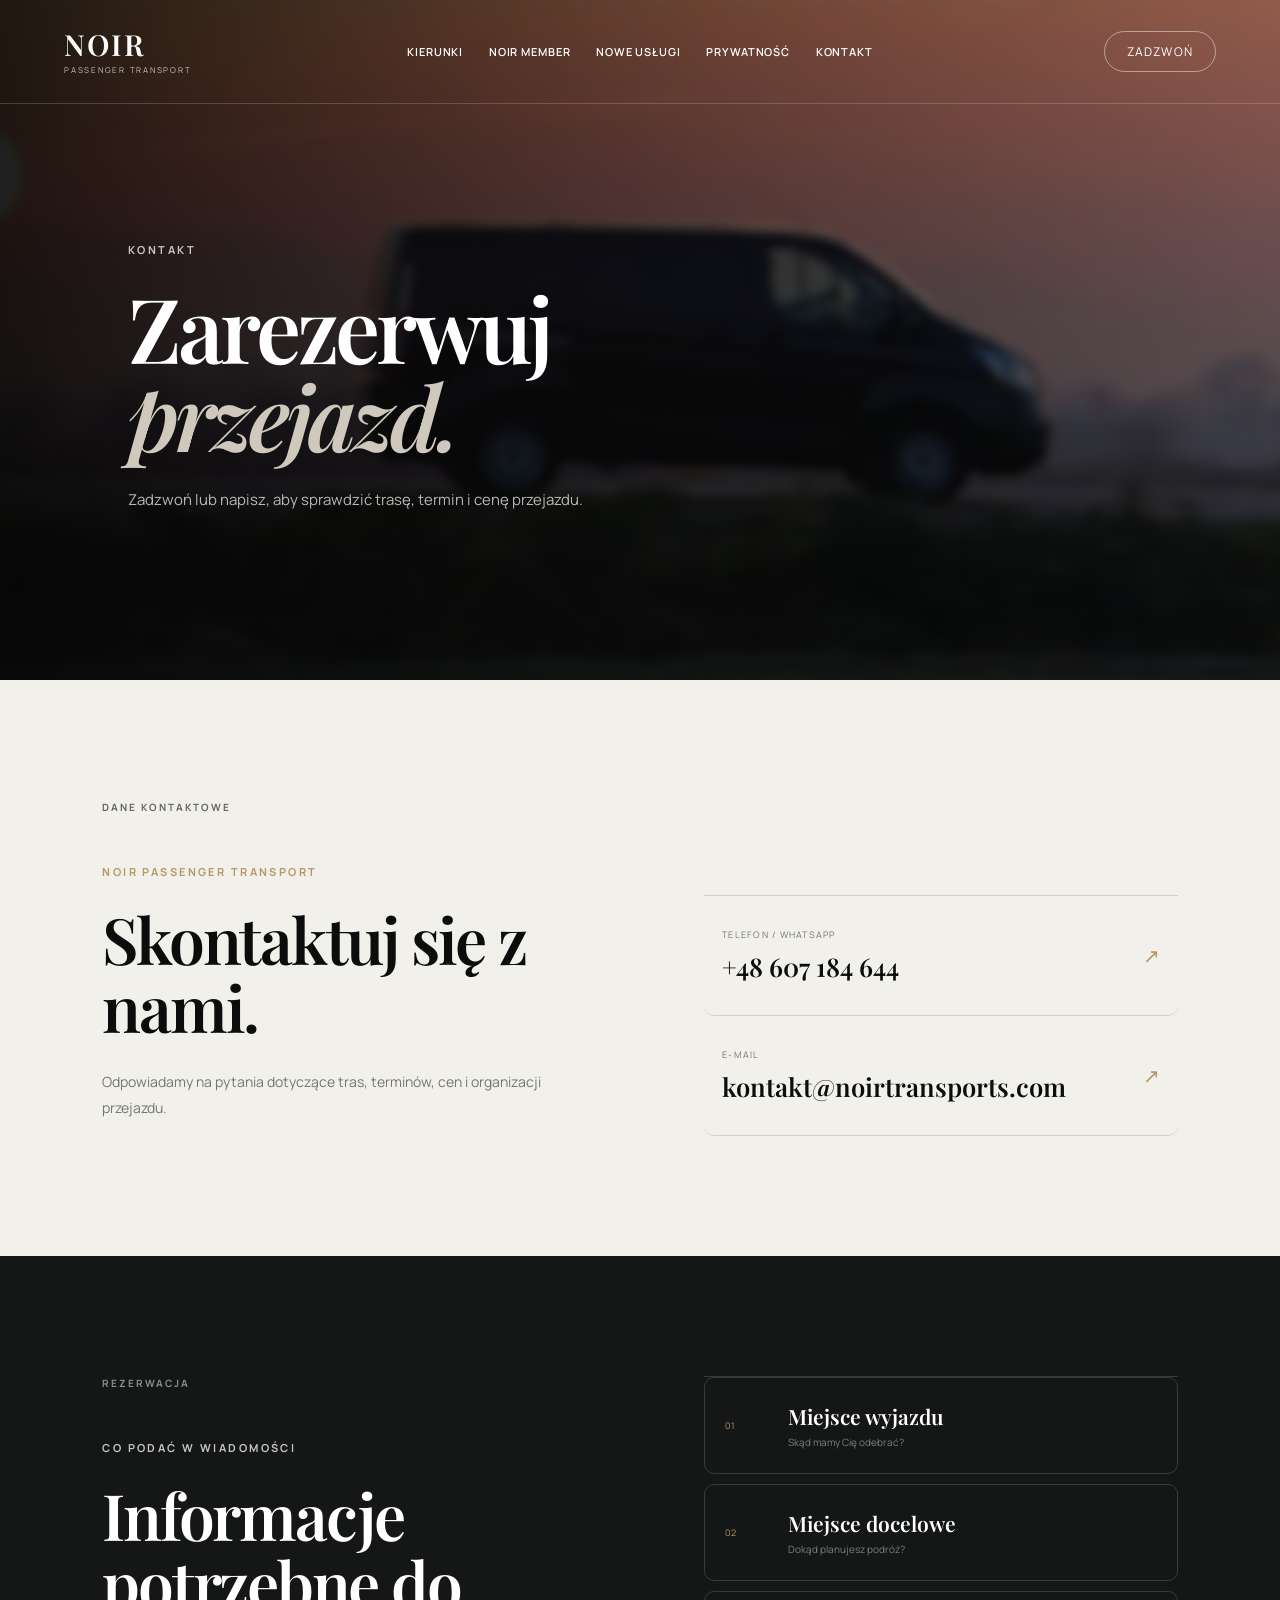
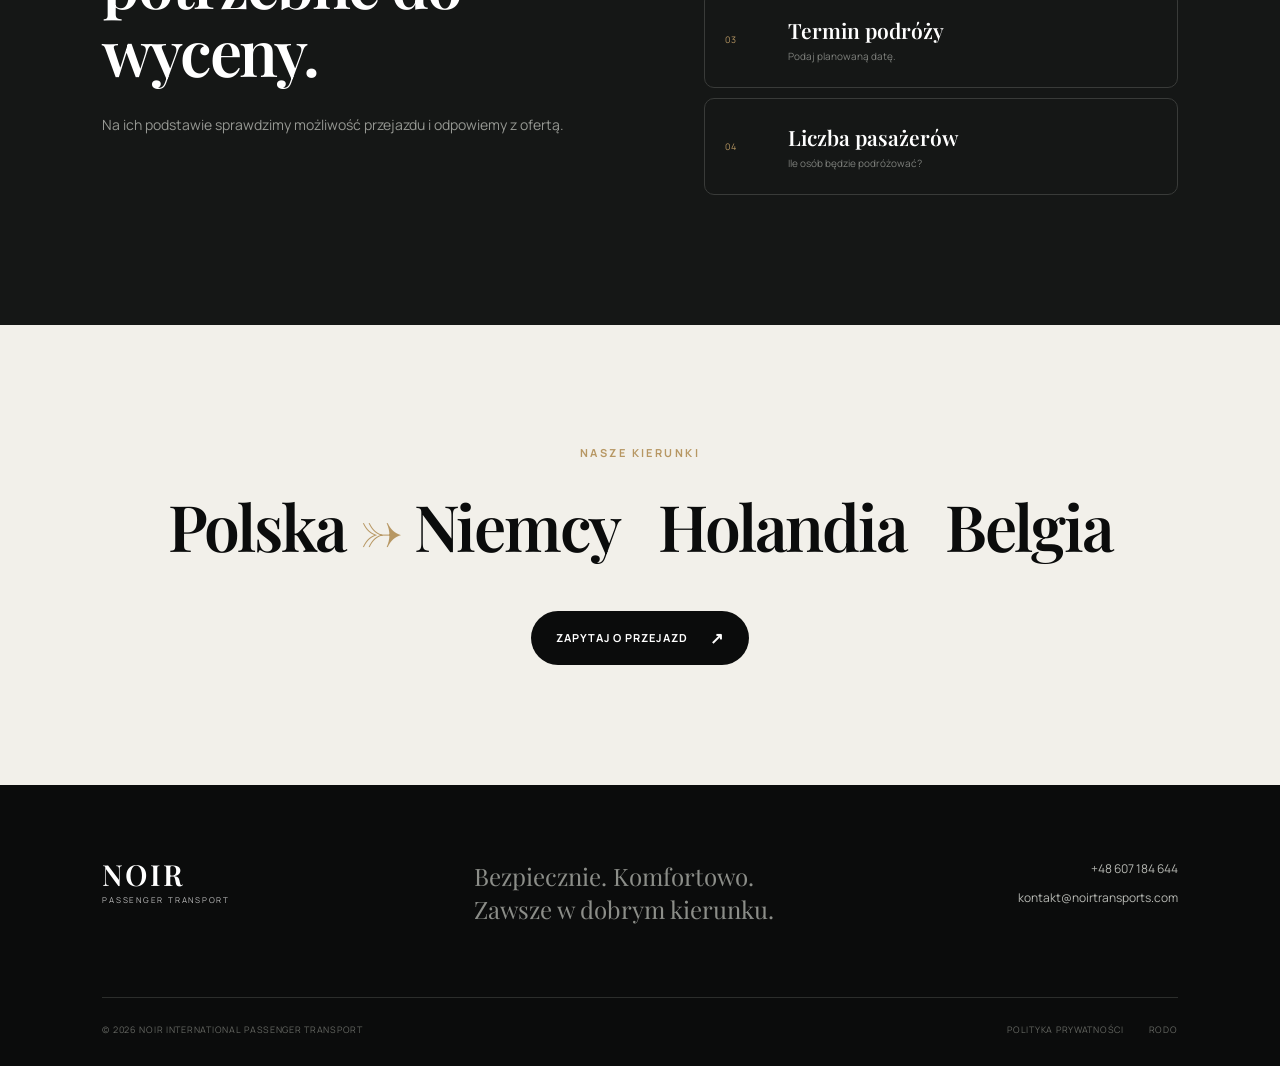
==== kontakt.html @ 22362ea9 "Dodanie plików" ====
<!doctype html>
<html lang="pl">
  <head>
    <meta charset="UTF-8" />
    <meta name="viewport" content="width=device-width, initial-scale=1.0" />
    <title>Kontakt — Noir Transports</title>
    <meta
      name="description"
      content="Skontaktuj się z NOIR i zarezerwuj międzynarodowy przejazd do Niemiec, Holandii lub Belgii."
    />
    <link rel="preconnect" href="https://fonts.googleapis.com" />
    <link rel="preconnect" href="https://fonts.gstatic.com" crossorigin />
    <link
      href="https://fonts.googleapis.com/css2?family=Manrope:wght@400;500;600;700&family=Playfair+Display:wght@600;700&display=swap"
      rel="stylesheet"
    />
    <link rel="stylesheet" href="index.css" />
    <link rel="stylesheet" href="kontakt.css" />
  </head>
  <body>
    <header class="site-header">
      <a class="brand" href="index.html" aria-label="NOIR — strona główna"
        ><span>NOIR</span><small>Passenger transport</small></a
      >
      <nav class="desktop-nav" aria-label="Główna nawigacja">
        <a href="index.html#kierunki">Kierunki</a>
        <a href="noir-member.html">NOIR Member</a>
        <a href="nowe-uslugi.html">Nowe usługi</a>
        <a href="polityka-prywatnosci.html">Prywatność</a>
        <a href="kontakt.html">Kontakt</a>
      </nav>
      <a class="header-cta" href="tel:+48607184644">Zadzwoń</a>
      <button
        class="menu-toggle"
        type="button"
        aria-label="Otwórz menu"
        aria-expanded="false"
        aria-controls="sidebar"
      >
        <span></span><span></span>
      </button>
    </header>

    <div class="menu-panel" id="sidebar" aria-hidden="true">
      <nav aria-label="Menu">
        <a href="index.html">Strona główna</a><a href="noir-member.html">Noir Member</a
        ><a href="kontakt.html">Kontakt</a><a href="nowe-uslugi.html">Nowe usługi</a
        ><a href="polityka-prywatnosci.html">Polityka prywatności</a>
      </nav>
      <div class="menu-footer">
        <a href="mailto:kontakt@noirtransports.com">kontakt@noirtransports.com</a
        ><a href="tel:+48607184644">+48 607 184 644</a>
      </div>
    </div>

    <main>
      <section class="contact-hero">
        <div class="contact-hero-bg"></div>
        <div class="contact-hero-content">
          <p class="eyebrow">Kontakt</p>
          <h1>Zarezerwuj<br /><em>przejazd.</em></h1>
          <p>Zadzwoń lub napisz, aby sprawdzić trasę, termin i cenę przejazdu.</p>
        </div>
      </section>

      <section class="contact-section section">
        <div class="section-label">Dane kontaktowe</div>
        <div class="contact-grid">
          <div class="contact-intro reveal">
            <p class="eyebrow dark">NOIR Passenger Transport</p>
            <h2>Skontaktuj się z nami.</h2>
            <p>Odpowiadamy na pytania dotyczące tras, terminów, cen i organizacji przejazdu.</p>
          </div>
          <div class="contact-methods reveal">
            <a class="contact-method" href="tel:+48607184644"
              ><div><small>Telefon / WhatsApp</small><strong>+48 607 184 644</strong></div>
              <span>↗</span></a
            >
            <a class="contact-method" href="mailto:kontakt@noirtransports.com"
              ><div><small>E-mail</small><strong>kontakt@noirtransports.com</strong></div>
              <span>↗</span></a
            >
          </div>
        </div>
      </section>

      <section class="booking-section section">
        <div class="booking-copy reveal">
          <div class="section-label light">Rezerwacja</div>
          <p class="eyebrow">Co podać w wiadomości</p>
          <h2>Informacje potrzebne do wyceny.</h2>
          <p>Na ich podstawie sprawdzimy możliwość przejazdu i odpowiemy z ofertą.</p>
        </div>
        <ol class="booking-steps reveal">
          <li>
            <span>01</span>
            <div><strong>Miejsce wyjazdu</strong><small>Skąd mamy Cię odebrać?</small></div>
          </li>
          <li>
            <span>02</span>
            <div><strong>Miejsce docelowe</strong><small>Dokąd planujesz podróż?</small></div>
          </li>
          <li>
            <span>03</span>
            <div><strong>Termin podróży</strong><small>Podaj planowaną datę.</small></div>
          </li>
          <li>
            <span>04</span>
            <div><strong>Liczba pasażerów</strong><small>Ile osób będzie podróżować?</small></div>
          </li>
        </ol>
      </section>

      <section class="contact-routes section">
        <p class="eyebrow dark">Nasze kierunki</p>
        <h2>Polska <span>→</span> Niemcy&nbsp;&nbsp; Holandia&nbsp;&nbsp; Belgia</h2>
        <a
          class="button button-dark"
          href="mailto:kontakt@noirtransports.com?subject=Zapytanie%20o%20przejazd"
          >Zapytaj o przejazd <span>↗</span></a
        >
      </section>
    </main>

    <footer class="footer">
      <div class="footer-top">
        <a class="brand footer-brand" href="index.html"
          ><span>NOIR</span><small>Passenger transport</small></a
        >
        <p>Bezpiecznie. Komfortowo.<br />Zawsze w dobrym kierunku.</p>
        <div class="footer-contact">
          <a href="tel:+48607184644">+48 607 184 644</a
          ><a href="mailto:kontakt@noirtransports.com">kontakt@noirtransports.com</a>
        </div>
      </div>
      <div class="footer-bottom">
        <span>© 2026 NOIR International Passenger Transport</span>
        <div>
          <a href="polityka-prywatnosci.html">Polityka prywatności</a><a href="rodo.html">RODO</a>
        </div>
      </div>
    </footer>

    <script>
      const toggle = document.querySelector(".menu-toggle");
      const panel = document.querySelector(".menu-panel");
      const setMenu = (open) => {
        document.body.classList.toggle("menu-open", open);
        toggle.setAttribute("aria-expanded", open);
        toggle.setAttribute("aria-label", open ? "Zamknij menu" : "Otwórz menu");
        panel.setAttribute("aria-hidden", !open);
      };
      toggle.addEventListener("click", () =>
        setMenu(!document.body.classList.contains("menu-open")),
      );
      panel
        .querySelectorAll("a")
        .forEach((link) => link.addEventListener("click", () => setMenu(false)));
      document.addEventListener("keydown", (event) => {
        if (event.key === "Escape") setMenu(false);
      });
    </script>
  </body>
</html>
---- index.css ----
@import url("https://fonts.googleapis.com/css2?family=Manrope:wght@400;500;600;700&family=Playfair+Display:ital,wght@0,600;1,600&display=swap");

:root {
  --ink: #0b0c0c;
  --ink-soft: #151716;
  --paper: #f2f0ea;
  --white: #fff;
  --muted: #747670;
  --line: rgba(11, 12, 12, 0.14);
  --gold: #b79763;
  --radius-sm: 10px;
  --radius-md: 18px;
  --radius-lg: 28px;
}

* {
  box-sizing: border-box;
}

html {
  scroll-behavior: smooth;
}

body {
  margin: 0;
  background: var(--paper);
  color: var(--ink);
  font-family: "Manrope", sans-serif;
}

body.menu-open {
  overflow: hidden;
}

a {
  color: inherit;
  text-decoration: none;
}

img {
  display: block;
  max-width: 100%;
}

button {
  font: inherit;
}

.site-header {
  position: absolute;
  inset: 0 0 auto;
  z-index: 20;
  height: 104px;
  padding: 0 clamp(24px, 5vw, 80px);
  display: grid;
  grid-template-columns: 1fr auto 1fr;
  align-items: center;
  color: #fff;
  border-bottom: 1px solid rgba(255, 255, 255, 0.18);
}

.brand {
  width: max-content;
  display: flex;
  flex-direction: column;
  line-height: 1;
  letter-spacing: 0.13em;
}

.brand span {
  font-family: "Playfair Display", serif;
  font-size: 29px;
  font-weight: 600;
}

.brand small {
  margin-top: 7px;
  font-size: 8px;
  text-transform: uppercase;
  letter-spacing: 0.22em;
  opacity: 0.72;
}

.desktop-nav {
  display: flex;
  gap: clamp(16px, 2vw, 30px);
  font-size: 11px;
  font-weight: 600;
  letter-spacing: 0.08em;
  text-transform: uppercase;
}

.desktop-nav a {
  position: relative;
  padding: 10px 0;
}

.desktop-nav a::after {
  content: "";
  position: absolute;
  left: 0;
  right: 100%;
  bottom: 4px;
  height: 1px;
  background: #fff;
  transition: right 0.25s;
}

.desktop-nav a:hover::after {
  right: 0;
}

.header-cta {
  justify-self: end;
  padding: 11px 22px;
  border: 1px solid rgba(255, 255, 255, 0.45);
  border-radius: 999px;
  font-size: 12px;
  text-transform: uppercase;
  letter-spacing: 0.1em;
  transition: 0.2s;
}

.header-cta:hover {
  color: var(--ink);
  background: #fff;
}

.menu-toggle {
  display: none;
  position: relative;
  z-index: 30;
  justify-self: end;
  width: 48px;
  height: 48px;
  border: 1px solid rgba(255, 255, 255, 0.35);
  border-radius: 50%;
  background: transparent;
  cursor: pointer;
}

.menu-toggle span {
  position: absolute;
  left: 13px;
  width: 20px;
  height: 1px;
  background: #fff;
  transition: 0.3s;
}

.menu-toggle span:first-child {
  top: 19px;
}

.menu-toggle span:last-child {
  top: 27px;
}

.menu-open .menu-toggle span:first-child {
  top: 23px;
  transform: rotate(45deg);
}

.menu-open .menu-toggle span:last-child {
  top: 23px;
  transform: rotate(-45deg);
}

.menu-panel {
  position: fixed;
  z-index: 15;
  inset: 0;
  padding: 130px clamp(28px, 8vw, 110px) 45px;
  display: flex;
  flex-direction: column;
  justify-content: space-between;
  background: #0c0d0d;
  color: white;
  opacity: 0;
  visibility: hidden;
  transform: translateY(-18px);
  transition: 0.35s ease;
}

.menu-open .menu-panel {
  opacity: 1;
  visibility: visible;
  transform: none;
}

.menu-panel nav {
  display: flex;
  flex-direction: column;
  align-items: flex-start;
}

.menu-panel nav a {
  font-family: "Playfair Display", serif;
  font-size: clamp(28px, 5vh, 54px);
  line-height: 1.45;
  color: #aaa;
  transition:
    color 0.2s,
    transform 0.2s;
}

.menu-panel nav a:hover {
  color: #fff;
  transform: translateX(8px);
}

.menu-footer {
  padding-top: 25px;
  border-top: 1px solid #303030;
  display: flex;
  flex-wrap: wrap;
  gap: 16px 40px;
  font-size: 12px;
  color: #aaa;
}

.hero {
  position: relative;
  min-height: 800px;
  height: 100svh;
  display: flex;
  align-items: center;
  overflow: hidden;
  color: #fff;
  background: #171817 url("./images/1.png") center/cover no-repeat;
}

.hero::before {
  content: "";
  position: absolute;
  inset: 0;
  background-image: inherit;
  background-position: center;
  background-size: cover;
}

.hero-overlay {
  position: absolute;
  inset: 0;
  background:
    linear-gradient(
      90deg,
      rgba(4, 5, 5, 0.86) 0%,
      rgba(4, 5, 5, 0.56) 48%,
      rgba(4, 5, 5, 0.2) 100%
    ),
    linear-gradient(0deg, rgba(4, 5, 5, 0.5), transparent 55%);
}

.hero-content {
  position: relative;
  z-index: 1;
  width: min(840px, 90%);
  margin-left: clamp(24px, 10vw, 170px);
  padding-top: 60px;
}

.eyebrow {
  margin: 0 0 26px;
  color: rgba(255, 255, 255, 0.75);
  font-size: 11px;
  font-weight: 700;
  letter-spacing: 0.22em;
  text-transform: uppercase;
}

.eyebrow.dark {
  color: var(--gold);
}

.hero h1,
h2,
blockquote {
  font-family: "Playfair Display", serif;
}

.hero h1 {
  margin: 0;
  max-width: 820px;
  font-size: clamp(46px, 5.8vw, 88px);
  line-height: 1.02;
  letter-spacing: -0.04em;
  font-weight: 600;
}

.hero h1 em {
  color: #cfc9bd;
  font-weight: 600;
}

.hero-copy {
  max-width: 590px;
  margin: 30px 0 38px;
  color: rgba(255, 255, 255, 0.74);
  font-size: 16px;
  line-height: 1.8;
}

.hero-actions {
  display: flex;
  flex-wrap: wrap;
  gap: 12px;
}

.hero-actions.centered {
  justify-content: center;
}

.button {
  min-height: 54px;
  padding: 0 24px;
  display: inline-flex;
  justify-content: center;
  align-items: center;
  gap: 22px;
  border: 1px solid transparent;
  border-radius: 999px;
  font-size: 11px;
  font-weight: 700;
  letter-spacing: 0.09em;
  text-transform: uppercase;
  transition: 0.25s;
}

.button span {
  font-size: 16px;
}

.button-primary {
  background: #fff;
  color: var(--ink);
}

.button-primary:hover {
  background: var(--gold);
  color: #fff;
}

.button-ghost {
  border-color: rgba(255, 255, 255, 0.4);
}

.button-ghost:hover {
  border-color: #fff;
  background: rgba(255, 255, 255, 0.08);
}

.button-dark {
  background: var(--ink);
  color: #fff;
}

.button-dark:hover {
  background: var(--gold);
}

.button-outline {
  border-color: var(--line);
}

.button-outline:hover {
  border-color: var(--ink);
}

.section {
  padding: 120px clamp(24px, 8vw, 140px);
}

.section-label {
  display: flex;
  gap: 14px;
  align-items: center;
  margin-bottom: 50px;
  color: #656760;
  font-size: 10px;
  font-weight: 700;
  letter-spacing: 0.2em;
  text-transform: uppercase;
}

.section-label.light {
  color: #8c8e89;
}

.intro-grid {
  display: grid;
  grid-template-columns: minmax(320px, 0.9fr) 1fr;
  gap: clamp(60px, 10vw, 160px);
  align-items: center;
}

.intro-image {
  position: relative;
  overflow: hidden;
  border-radius: var(--radius-lg);
  background: #ddd9cf;
}

.intro-image img {
  width: 100%;
  aspect-ratio: 1/1.04;
  object-fit: cover;
  filter: saturate(0.75) contrast(1.04);
}

.intro-content h2,
.routes h2,
.contact-cta h2 {
  margin: 0 0 30px;
  font-size: clamp(42px, 5vw, 72px);
  line-height: 1.06;
  letter-spacing: -0.035em;
  font-weight: 600;
}

.intro-content > p:not(.eyebrow),
.routes-copy > p:not(.eyebrow),
.contact-cta > p:not(.eyebrow) {
  max-width: 600px;
  color: var(--muted);
  font-size: 15px;
  line-height: 1.9;
}

.text-link {
  display: inline-flex;
  gap: 35px;
  margin-top: 24px;
  padding-bottom: 8px;
  border-bottom: 1px solid var(--ink);
  font-size: 11px;
  font-weight: 700;
  letter-spacing: 0.08em;
  text-transform: uppercase;
}

.text-link span {
  transition: transform 0.2s;
}

.text-link:hover span {
  transform: translateX(5px);
}

.benefits {
  background: var(--ink-soft);
  color: #fff;
}

.section-heading {
  display: grid;
  grid-template-columns: 0.7fr 1.3fr 0.8fr;
  gap: 50px;
  align-items: end;
  margin-bottom: 70px;
}

.section-heading .section-label {
  align-self: start;
}

.section-heading h2 {
  margin: 0;
  font-size: clamp(38px, 4.5vw, 66px);
  line-height: 1.06;
  font-weight: 600;
  letter-spacing: -0.035em;
}

.section-heading > p {
  margin: 0;
  color: #8f918d;
  font-size: 13px;
  line-height: 1.8;
}

.benefit-grid {
  display: grid;
  grid-template-columns: repeat(4, 1fr);
  gap: 12px;
}

.benefit-card {
  min-height: 240px;
  padding: 45px 28px;
  border: 1px solid #393b39;
  border-radius: var(--radius-md);
}

.benefit-card h3 {
  margin: 0 0 18px;
  font-family: "Playfair Display", serif;
  font-size: 23px;
  font-weight: 600;
}

.benefit-card p {
  margin: 0;
  color: #92948f;
  font-size: 12px;
  line-height: 1.8;
}

.routes {
  display: grid;
  grid-template-columns: 1fr 1fr;
  gap: clamp(60px, 10vw, 160px);
  align-items: end;
}

.routes-copy .button {
  margin-top: 30px;
}

.routes-list {
  border-top: 1px solid var(--line);
}

.route {
  display: grid;
  grid-template-columns: 1fr auto;
  align-items: center;
  gap: 25px;
  padding: 28px 5px;
  border-bottom: 1px solid var(--line);
}

.route div {
  display: flex;
  flex-direction: column;
}

.route small {
  margin-bottom: 5px;
  color: var(--muted);
  font-size: 8px;
  letter-spacing: 0.16em;
  text-transform: uppercase;
}

.route strong {
  font-family: "Playfair Display", serif;
  font-size: 29px;
}

.arrow {
  font-size: 20px;
  color: var(--gold);
}

.manifesto {
  position: relative;
  min-height: 620px;
  margin: 0 clamp(12px, 2vw, 28px);
  display: grid;
  place-items: center;
  overflow: hidden;
  border-radius: var(--radius-lg);
  text-align: center;
  color: #fff;
  background: #171918;
}

.manifesto-bg {
  position: absolute;
  inset: 0;
  background:
    linear-gradient(rgba(7, 8, 8, 0.72), rgba(7, 8, 8, 0.82)),
    url("./images/3.jpg") center/cover;
  filter: grayscale(0.35);
}

.manifesto-content {
  position: relative;
  padding: 80px 24px;
}

.manifesto blockquote {
  margin: 0 0 30px;
  font-size: clamp(42px, 5.7vw, 82px);
  line-height: 1.08;
  letter-spacing: -0.035em;
}

.manifesto-content > p:last-child {
  max-width: 560px;
  margin: auto;
  color: rgba(255, 255, 255, 0.68);
  font-size: 14px;
  line-height: 1.8;
}

.contact-cta {
  text-align: center;
}

.contact-cta > p:not(.eyebrow) {
  margin: 0 auto 35px;
}

.contact-cta .eyebrow {
  margin-bottom: 20px;
}

.footer {
  padding: 75px clamp(24px, 8vw, 140px) 30px;
  background: #0b0c0c;
  color: #fff;
}

.footer-top {
  display: grid;
  grid-template-columns: 1fr 1fr 1fr;
  gap: 40px;
  align-items: start;
  padding-bottom: 70px;
}

.footer-top > p {
  margin: 0;
  color: #8c8e89;
  font-family: "Playfair Display", serif;
  font-size: 24px;
  line-height: 1.4;
}

.footer-contact {
  justify-self: end;
  display: flex;
  flex-direction: column;
  gap: 12px;
  text-align: right;
  font-size: 12px;
  color: #b6b8b3;
}

.footer-contact a:hover {
  color: #fff;
}

.footer-bottom {
  padding-top: 25px;
  border-top: 1px solid #2c2e2c;
  display: flex;
  justify-content: space-between;
  gap: 20px;
  color: #656762;
  font-size: 9px;
  letter-spacing: 0.08em;
  text-transform: uppercase;
}

.footer-bottom div {
  display: flex;
  gap: 25px;
}

@media (max-width: 1180px) {
  .site-header {
    grid-template-columns: 1fr auto;
  }

  .desktop-nav,
  .header-cta {
    display: none;
  }

  .menu-toggle {
    display: block;
  }

  .hero-content {
    margin-left: clamp(24px, 7vw, 70px);
  }

  .section-heading {
    grid-template-columns: 1fr 1.4fr;
  }

  .section-heading > p {
    grid-column: 2;
  }

  .benefit-grid {
    grid-template-columns: 1fr 1fr;
  }

  .routes {
    gap: 70px;
  }

  .footer-top {
    grid-template-columns: 1fr 1fr;
  }

  .footer-top > p {
    display: none;
  }
}

@media (max-width: 680px) {
  .site-header {
    height: 80px;
    padding: 0 20px;
  }

  .brand span {
    font-size: 25px;
  }

  .hero {
    min-height: 700px;
  }

  .hero-content {
    margin: 0;
    width: 100%;
    padding: 80px 22px 100px;
  }

  .hero h1 {
    font-size: clamp(35px, 10vw, 56px);
    line-height: 1.05;
  }

  .hero-copy {
    font-size: 14px;
  }

  .hero-actions .button {
    width: 100%;
  }

  .hero-stat {
    left: 25px;
    right: auto;
    bottom: 28px;
  }

  .section {
    padding: 85px 22px;
  }

  .section-label {
    margin-bottom: 35px;
  }

  .intro-grid,
  .routes {
    grid-template-columns: 1fr;
    gap: 65px;
  }

  .intro-grid {
    display: flex;
    flex-direction: column;
  }

  .intro-image {
    width: calc(100% - 24px);
    align-self: flex-start;
  }

  .intro-content h2,
  .routes h2,
  .contact-cta h2 {
    font-size: 42px;
  }

  .section-heading {
    display: block;
  }

  .section-heading h2 {
    margin-bottom: 20px;
  }

  .benefit-grid {
    grid-template-columns: 1fr;
  }

  .benefit-card {
    min-height: 220px;
  }

  .manifesto {
    min-height: 530px;
  }

  .manifesto blockquote {
    font-size: 43px;
  }

  .footer {
    padding: 60px 22px 25px;
  }

  .footer-top {
    grid-template-columns: 1fr;
    padding-bottom: 50px;
  }

  .footer-contact {
    justify-self: start;
    text-align: left;
  }

  .footer-bottom {
    flex-direction: column;
    line-height: 1.7;
  }

  .footer-bottom div {
    flex-wrap: wrap;
  }

  .menu-panel {
    padding: 110px 25px 35px;
  }
}

@media (prefers-reduced-motion: reduce) {
  html {
    scroll-behavior: auto;
  }

  *,
  *::before,
  *::after {
    animation: none !important;
    transition-duration: 0.01ms !important;
  }

  .reveal {
    opacity: 1;
    transform: none;
  }
}
---- kontakt.css ----
.contact-hero {
  position: relative;
  min-height: 680px;
  display: flex;
  align-items: center;
  overflow: hidden;
  color: #fff;
  background: #111;
}

.contact-hero-bg {
  position: absolute;
  inset: 0;
  background:
    linear-gradient(90deg, rgba(5, 6, 6, 0.9) 0%, rgba(5, 6, 6, 0.55) 60%, rgba(5, 6, 6, 0.35)),
    url("./images/k1.png") center/cover no-repeat;
  transform: scale(1.02);
}

.contact-hero-content {
  position: relative;
  z-index: 1;
  width: min(760px, 90%);
  margin-left: clamp(24px, 10vw, 170px);
  padding-top: 90px;
}

.contact-hero h1 {
  margin: 0 0 28px;
  font-family: "Playfair Display", serif;
  font-size: clamp(52px, 7vw, 100px);
  line-height: 0.98;
  letter-spacing: -0.045em;
  font-weight: 600;
}

.contact-hero h1 em {
  color: #cfc9bd;
  font-weight: 600;
}

.contact-hero-content > p:last-child {
  max-width: 540px;
  color: rgba(255, 255, 255, 0.7);
  font-size: 15px;
  line-height: 1.8;
}

.contact-grid {
  display: grid;
  grid-template-columns: 1fr 1fr;
  gap: clamp(60px, 10vw, 160px);
  align-items: end;
}

.contact-intro h2,
.booking-copy h2,
.contact-routes h2 {
  margin: 0 0 28px;
  font-family: "Playfair Display", serif;
  font-size: clamp(42px, 5vw, 70px);
  line-height: 1.06;
  letter-spacing: -0.035em;
  font-weight: 600;
}

.contact-intro > p:last-child,
.booking-copy > p:last-child {
  color: var(--muted);
  font-size: 14px;
  line-height: 1.9;
}

.contact-methods {
  border-top: 1px solid var(--line);
}

.contact-method {
  padding: 32px 18px;
  border-bottom: 1px solid var(--line);
  border-radius: var(--radius-sm);
  display: flex;
  justify-content: space-between;
  align-items: center;
  gap: 20px;
  transition:
    padding 0.25s,
    background 0.25s;
}

.contact-method:hover {
  padding-left: 24px;
  padding-right: 24px;
  background: rgba(183, 151, 99, 0.07);
}

.contact-method div {
  display: flex;
  flex-direction: column;
  gap: 8px;
}

.contact-method small {
  color: var(--muted);
  font-size: 9px;
  text-transform: uppercase;
  letter-spacing: 0.14em;
}

.contact-method strong {
  font-family: "Playfair Display", serif;
  font-size: clamp(18px, 2vw, 27px);
  font-weight: 600;
  overflow-wrap: anywhere;
}

.contact-method > span {
  color: var(--gold);
  font-size: 20px;
}

.booking-section {
  display: grid;
  grid-template-columns: 1fr 1fr;
  gap: clamp(60px, 10vw, 160px);
  background: var(--ink-soft);
  color: #fff;
}

.booking-copy > p:last-child {
  color: #969893;
  max-width: 520px;
}

.booking-steps {
  list-style: none;
  margin: 0;
  padding: 0;
  border-top: 1px solid #393b39;
}

.booking-steps li {
  margin-bottom: 10px;
  padding: 24px 20px;
  border: 1px solid #393b39;
  border-radius: var(--radius-sm);
  display: grid;
  grid-template-columns: 48px 1fr;
  align-items: center;
  gap: 15px;
}

.booking-steps li > span {
  color: var(--gold);
  font-size: 9px;
  letter-spacing: 0.12em;
}

.booking-steps div {
  display: flex;
  flex-direction: column;
  gap: 5px;
}

.booking-steps strong {
  font-family: "Playfair Display", serif;
  font-size: 21px;
  font-weight: 600;
}

.booking-steps small {
  color: #7e807c;
  font-size: 10px;
}

.contact-routes {
  text-align: center;
}

.contact-routes h2 {
  max-width: 1000px;
  margin: 0 auto 45px;
  line-height: 1.25;
}

.contact-routes h2 span {
  color: var(--gold);
}

.contact-routes .button {
  margin: auto;
}

@media (max-width: 680px) {
  .contact-hero {
    min-height: 600px;
  }

  .contact-hero-content {
    margin: 0;
    padding: 100px 22px 40px;
  }

  .contact-hero h1 {
    font-size: 51px;
  }

  .contact-grid,
  .booking-section {
    grid-template-columns: 1fr;
    gap: 55px;
  }

  .contact-intro h2,
  .booking-copy h2,
  .contact-routes h2 {
    font-size: 41px;
  }

  .contact-method {
    padding: 26px 3px;
  }

  .contact-routes h2 {
    font-size: 36px;
  }

  .contact-routes .button {
    width: 100%;
  }
}
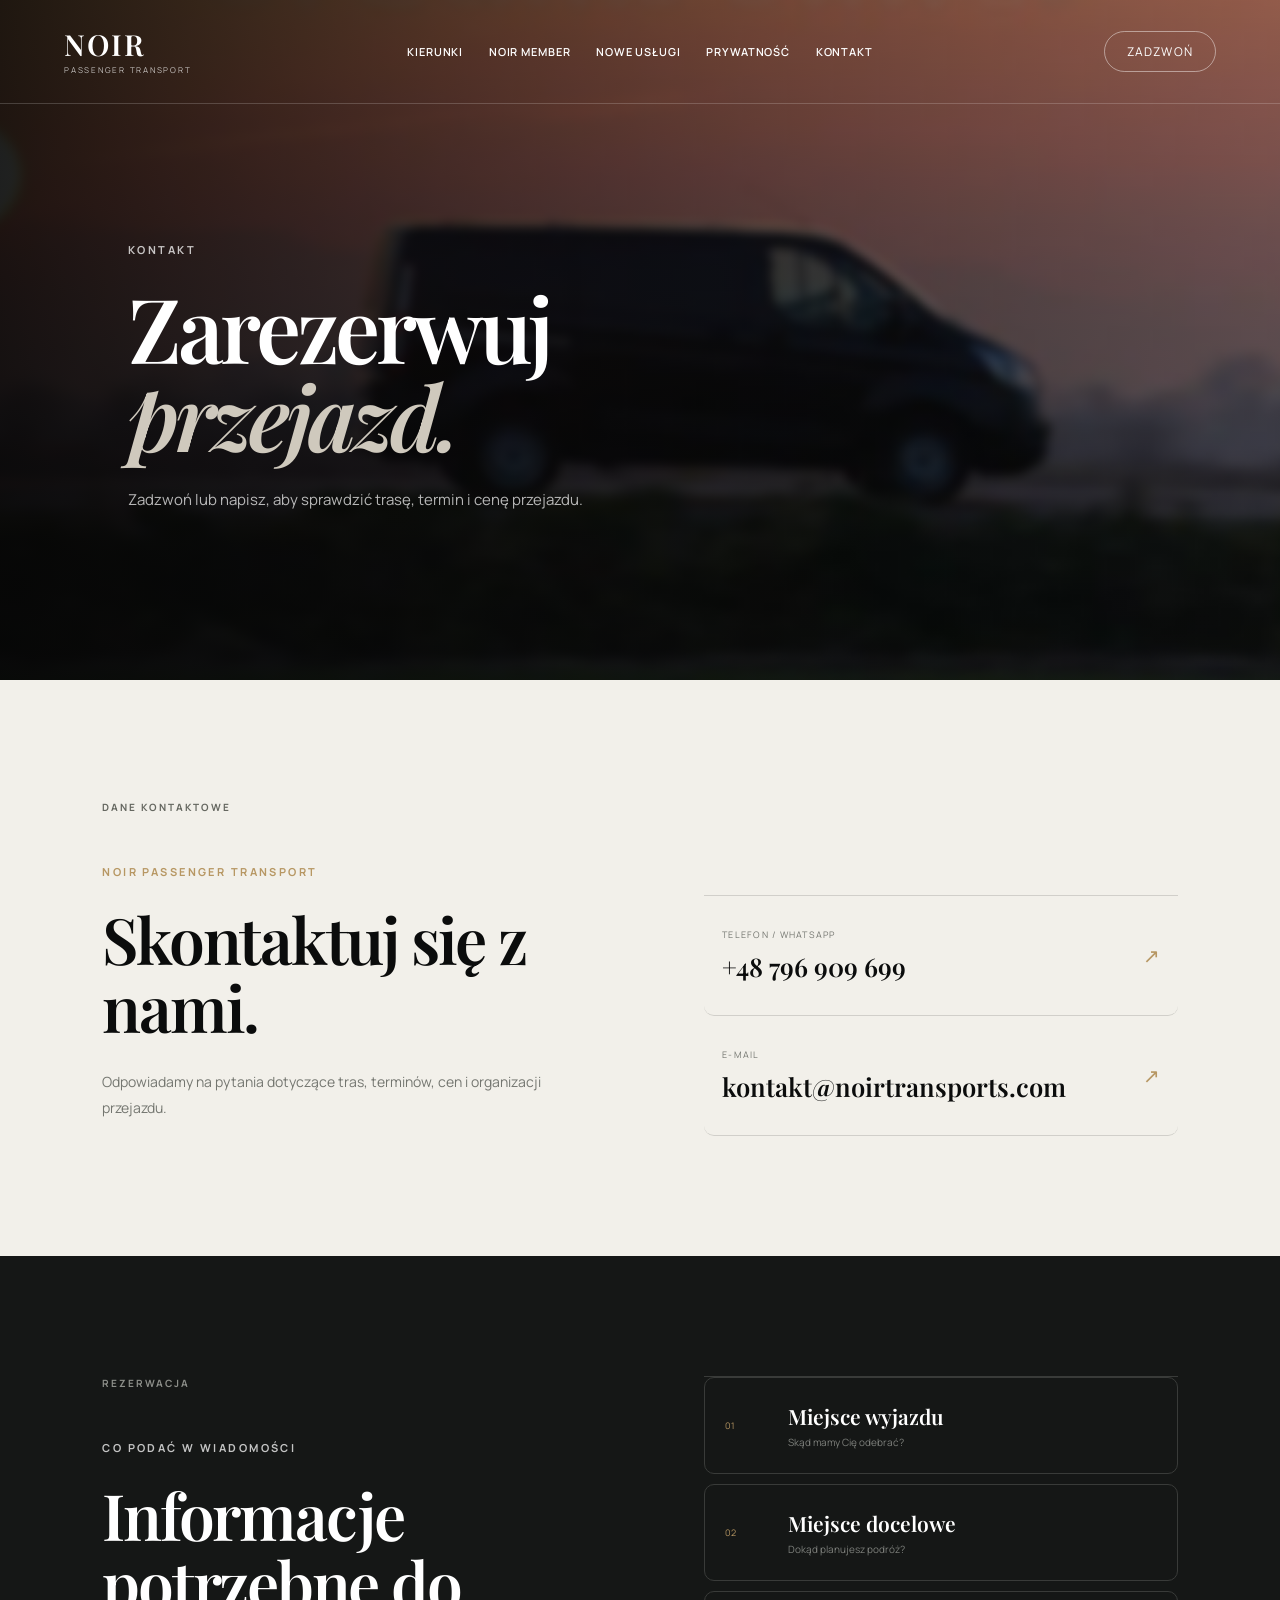
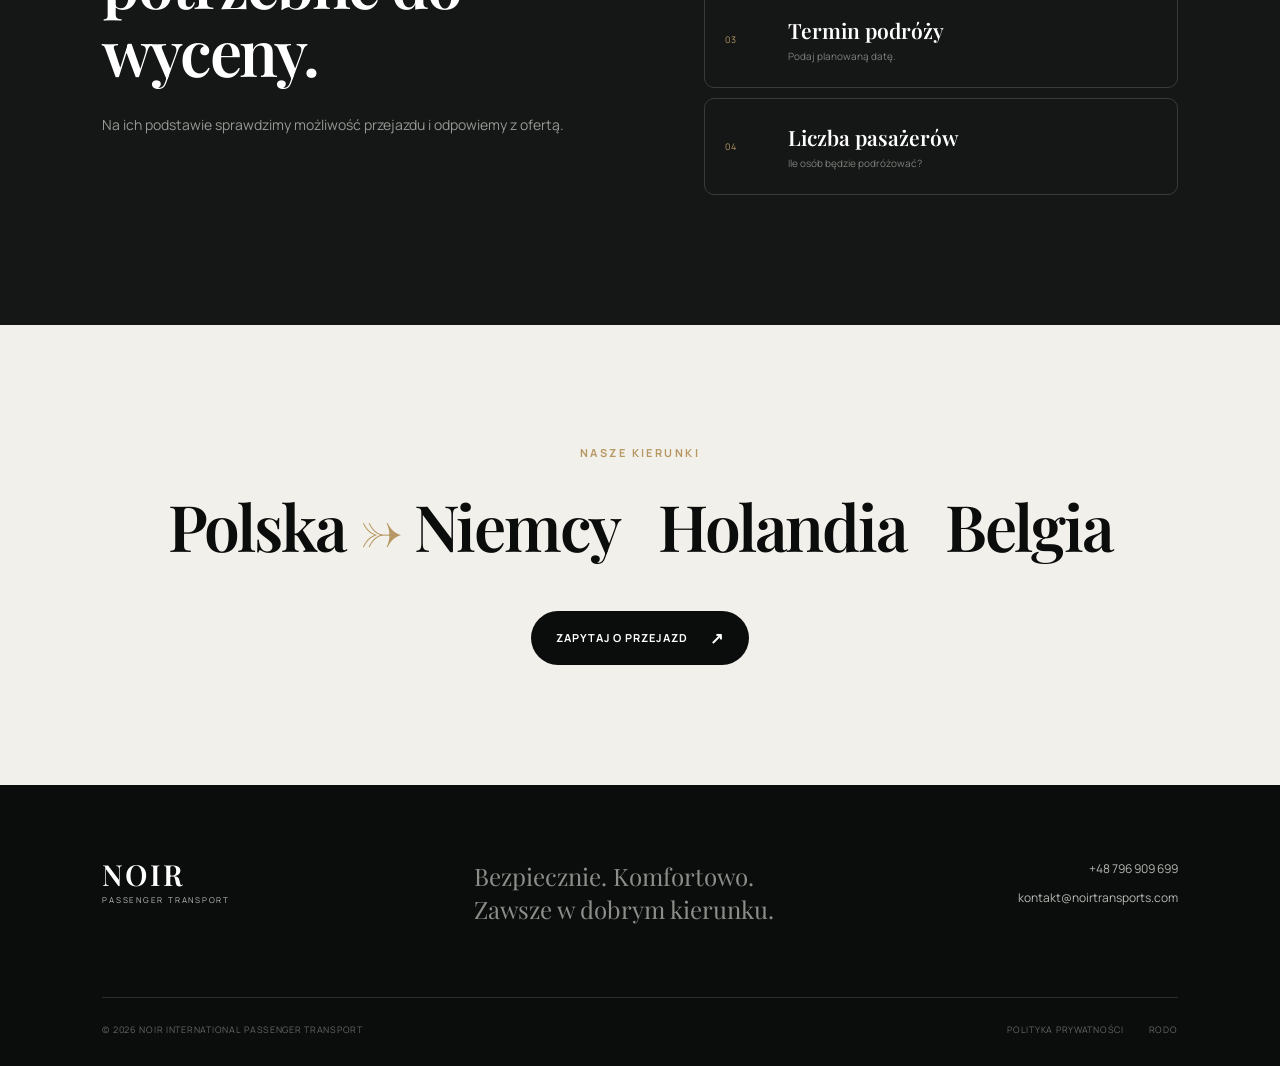
==== commit 97ccb164: "Update contact phone number across all pages" ====
--- a/kontakt.html
+++ b/kontakt.html
@@ -29,7 +29,7 @@
         <a href="polityka-prywatnosci.html">Prywatność</a>
         <a href="kontakt.html">Kontakt</a>
       </nav>
-      <a class="header-cta" href="tel:+48607184644">Zadzwoń</a>
+      <a class="header-cta" href="tel:+48796909699">Zadzwoń</a>
       <button
         class="menu-toggle"
         type="button"
@@ -49,7 +49,7 @@
       </nav>
       <div class="menu-footer">
         <a href="mailto:kontakt@noirtransports.com">kontakt@noirtransports.com</a
-        ><a href="tel:+48607184644">+48 607 184 644</a>
+        ><a href="tel:+48796909699">+48 796 909 699</a>
       </div>
     </div>
 
@@ -72,8 +72,8 @@
             <p>Odpowiadamy na pytania dotyczące tras, terminów, cen i organizacji przejazdu.</p>
           </div>
           <div class="contact-methods reveal">
-            <a class="contact-method" href="tel:+48607184644"
-              ><div><small>Telefon / WhatsApp</small><strong>+48 607 184 644</strong></div>
+            <a class="contact-method" href="tel:+48796909699"
+              ><div><small>Telefon / WhatsApp</small><strong>+48 796 909 699</strong></div>
               <span>↗</span></a
             >
             <a class="contact-method" href="mailto:kontakt@noirtransports.com"
@@ -129,7 +129,7 @@
         >
         <p>Bezpiecznie. Komfortowo.<br />Zawsze w dobrym kierunku.</p>
         <div class="footer-contact">
-          <a href="tel:+48607184644">+48 607 184 644</a
+          <a href="tel:+48796909699">+48 796 909 699</a
           ><a href="mailto:kontakt@noirtransports.com">kontakt@noirtransports.com</a>
         </div>
       </div>
